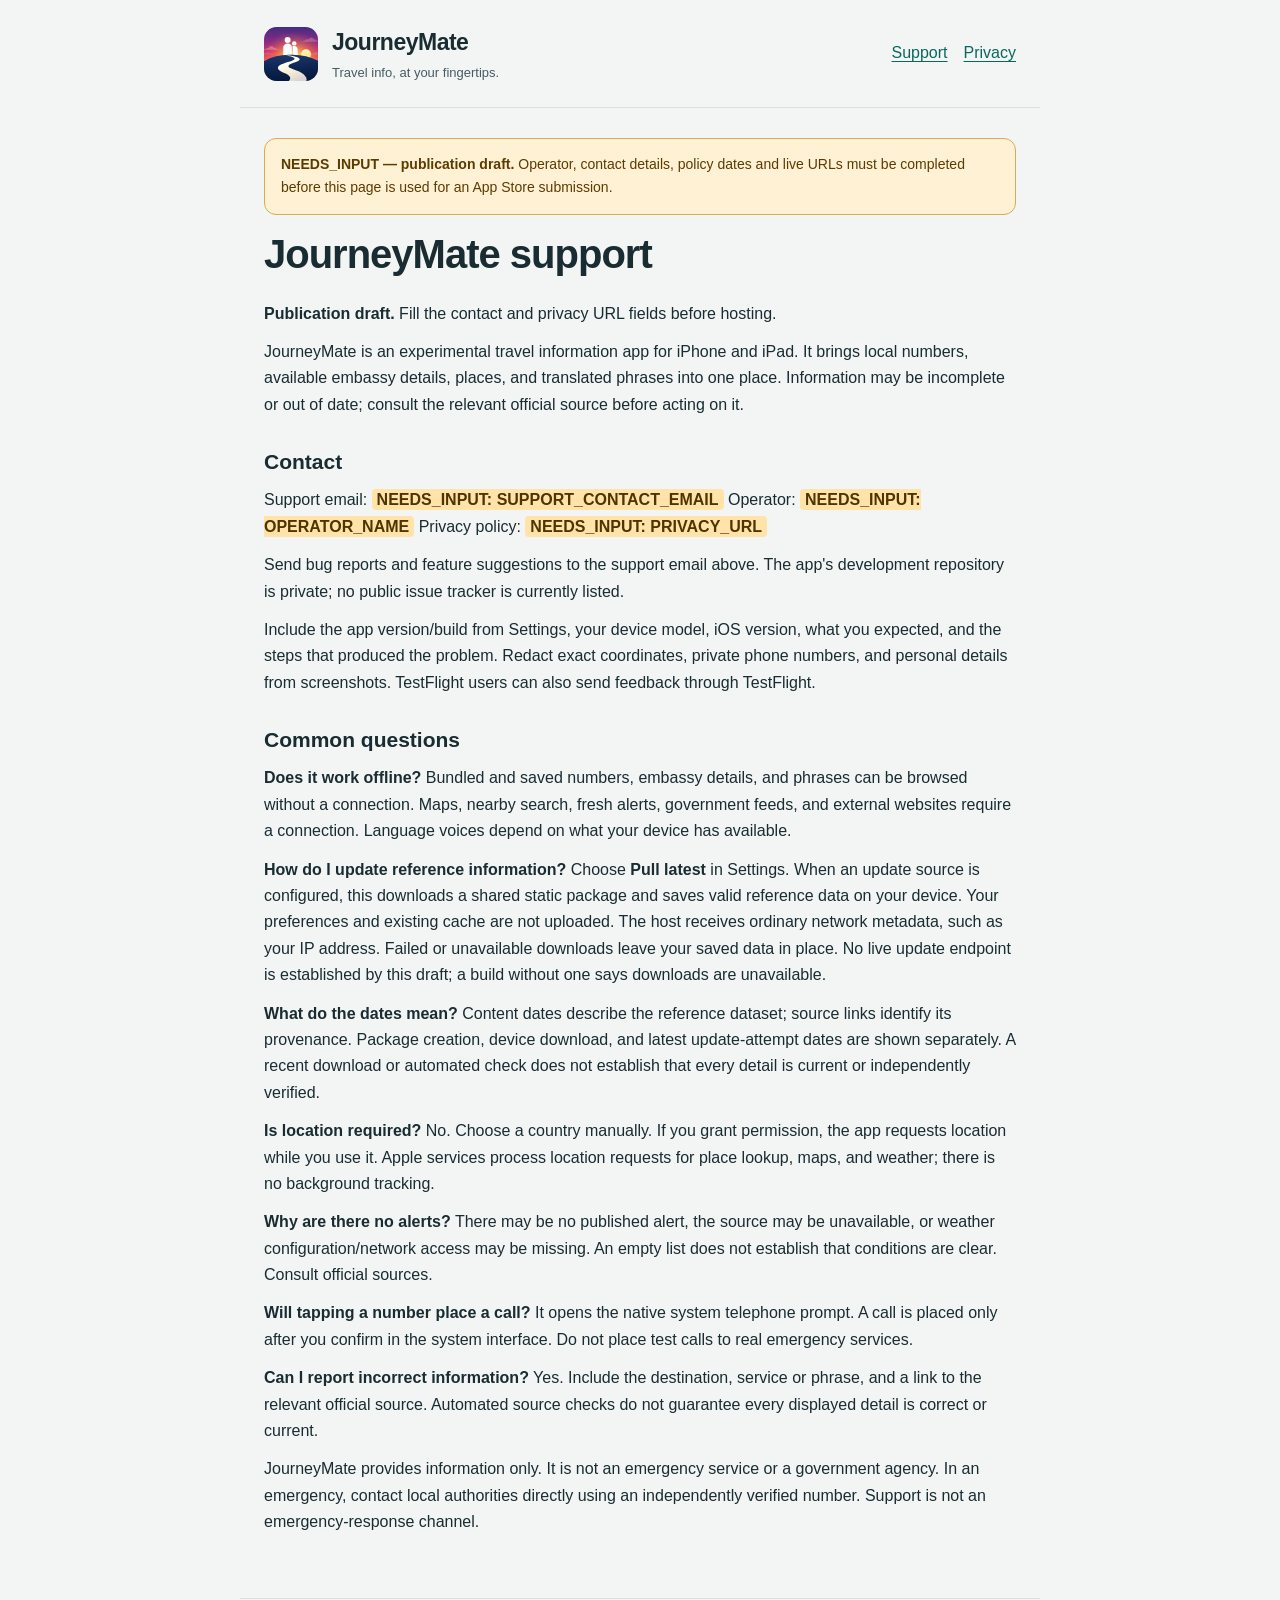
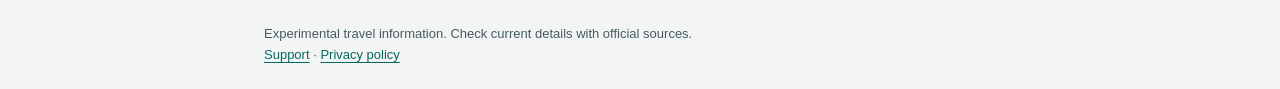
==== docs/appstore/site/index.html @ f3ed78eb "feat: prepare JourneyMate Pages site" ====
<!doctype html>
<html lang="en"><head><meta charset="utf-8"><meta name="viewport" content="width=device-width, initial-scale=1"><meta name="robots" content="noindex,nofollow"><meta name="description" content="JourneyMate support. Experimental travel information for iPhone and iPad."><title>JourneyMate support</title><link rel="stylesheet" href="styles.css"></head>
<body><a class="skip" href="#main">Skip to content</a><header><img src="assets/journeymate-logo.svg" alt="" width="54" height="54"><div><div class="brand">JourneyMate</div><div class="tag">Travel info, at your fingertips.</div></div><nav aria-label="Main"><a href="support.html">Support</a><a href="privacy.html">Privacy</a></nav></header><main id="main"><aside class="draft"><strong>NEEDS_INPUT — publication draft.</strong> Operator, contact details, policy dates and live URLs must be completed before this page is used for an App Store submission.</aside>
<h1>JourneyMate support</h1>
<p><strong>Publication draft.</strong> Fill the contact and privacy URL fields before hosting.</p>
<p>JourneyMate is an experimental travel information app for iPhone and iPad. It brings local numbers, available embassy details, places, and translated phrases into one place. Information may be incomplete or out of date; consult the relevant official source before acting on it.</p>
<h2>Contact</h2>
<p>Support email: <strong><mark class="needs-input">NEEDS_INPUT: SUPPORT_CONTACT_EMAIL</mark></strong> Operator: <strong><mark class="needs-input">NEEDS_INPUT: OPERATOR_NAME</mark></strong> Privacy policy: <strong><mark class="needs-input">NEEDS_INPUT: PRIVACY_URL</mark></strong></p>
<p>Send bug reports and feature suggestions to the support email above. The app's development repository is private; no public issue tracker is currently listed.</p>
<p>Include the app version/build from Settings, your device model, iOS version, what you expected, and the steps that produced the problem. Redact exact coordinates, private phone numbers, and personal details from screenshots. TestFlight users can also send feedback through TestFlight.</p>
<h2>Common questions</h2>
<p><strong>Does it work offline?</strong> Bundled and saved numbers, embassy details, and phrases can be browsed without a connection. Maps, nearby search, fresh alerts, government feeds, and external websites require a connection. Language voices depend on what your device has available.</p>
<p><strong>How do I update reference information?</strong> Choose <strong>Pull latest</strong> in Settings. When an update source is configured, this downloads a shared static package and saves valid reference data on your device. Your preferences and existing cache are not uploaded. The host receives ordinary network metadata, such as your IP address. Failed or unavailable downloads leave your saved data in place. No live update endpoint is established by this draft; a build without one says downloads are unavailable.</p>
<p><strong>What do the dates mean?</strong> Content dates describe the reference dataset; source links identify its provenance. Package creation, device download, and latest update-attempt dates are shown separately. A recent download or automated check does not establish that every detail is current or independently verified.</p>
<p><strong>Is location required?</strong> No. Choose a country manually. If you grant permission, the app requests location while you use it. Apple services process location requests for place lookup, maps, and weather; there is no background tracking.</p>
<p><strong>Why are there no alerts?</strong> There may be no published alert, the source may be unavailable, or weather configuration/network access may be missing. An empty list does not establish that conditions are clear. Consult official sources.</p>
<p><strong>Will tapping a number place a call?</strong> It opens the native system telephone prompt. A call is placed only after you confirm in the system interface. Do not place test calls to real emergency services.</p>
<p><strong>Can I report incorrect information?</strong> Yes. Include the destination, service or phrase, and a link to the relevant official source. Automated source checks do not guarantee every displayed detail is correct or current.</p>
<p>JourneyMate provides information only. It is not an emergency service or a government agency. In an emergency, contact local authorities directly using an independently verified number. Support is not an emergency-response channel.</p>
</main><footer>Experimental travel information. Check current details with official sources.<br><a href="support.html">Support</a> · <a href="privacy.html">Privacy policy</a></footer></body></html>
---- docs/appstore/site/styles.css ----
*{box-sizing:border-box}html{color-scheme:light dark}body{margin:0;background:#f3f5f4;color:#192c32;font-family:-apple-system,BlinkMacSystemFont,"Segoe UI",sans-serif;line-height:1.65}header,main,footer{max-width:800px;margin:auto;padding:24px}header{display:flex;align-items:center;gap:14px;border-bottom:1px solid #d7e1dd}header img{width:54px;height:54px;border-radius:23%}.brand{font-weight:750;font-size:23px;letter-spacing:-.5px}.tag{font-size:13px;color:#465b62}nav{margin-left:auto;display:flex;gap:16px}a{color:#08685e;text-decoration-thickness:1px;text-underline-offset:3px}a:focus-visible{outline:3px solid #f57c00;outline-offset:4px;border-radius:3px}main{padding-top:30px;padding-bottom:50px}h1{font-size:clamp(29px,6vw,40px);line-height:1.15;letter-spacing:-1px;margin:16px 0 24px}h2{font-size:21px;margin:30px 0 10px;line-height:1.3}p,ul{margin:12px 0}li{margin:6px 0}.draft{background:#fff1d4;color:#5d3b00;border:1px solid #d7ad52;border-radius:12px;padding:14px 16px;font-size:14px}.needs-input{background:#ffe3a8;color:#503400;padding:2px 5px;border-radius:4px;font-weight:700;overflow-wrap:anywhere}code{font-size:.9em;overflow-wrap:anywhere}footer{font-size:13px;border-top:1px solid #d7e1dd;color:#465b62}.skip{position:absolute;left:-10000px}.skip:focus{left:16px;top:10px;background:white;padding:10px;z-index:2}@media(max-width:540px){header{flex-wrap:wrap}nav{width:100%;margin-left:0}header,main,footer{padding-left:20px;padding-right:20px}}@media(prefers-color-scheme:dark){body{background:#101b20;color:#e6efec}header,footer{border-color:#31424a}.tag,footer{color:#b3c5ca}a{color:#83dbcb}.draft{background:#352a17;color:#ffe7b4;border-color:#80642f}.needs-input{background:#574315;color:#fff0cb}.skip:focus{background:#17242b}}
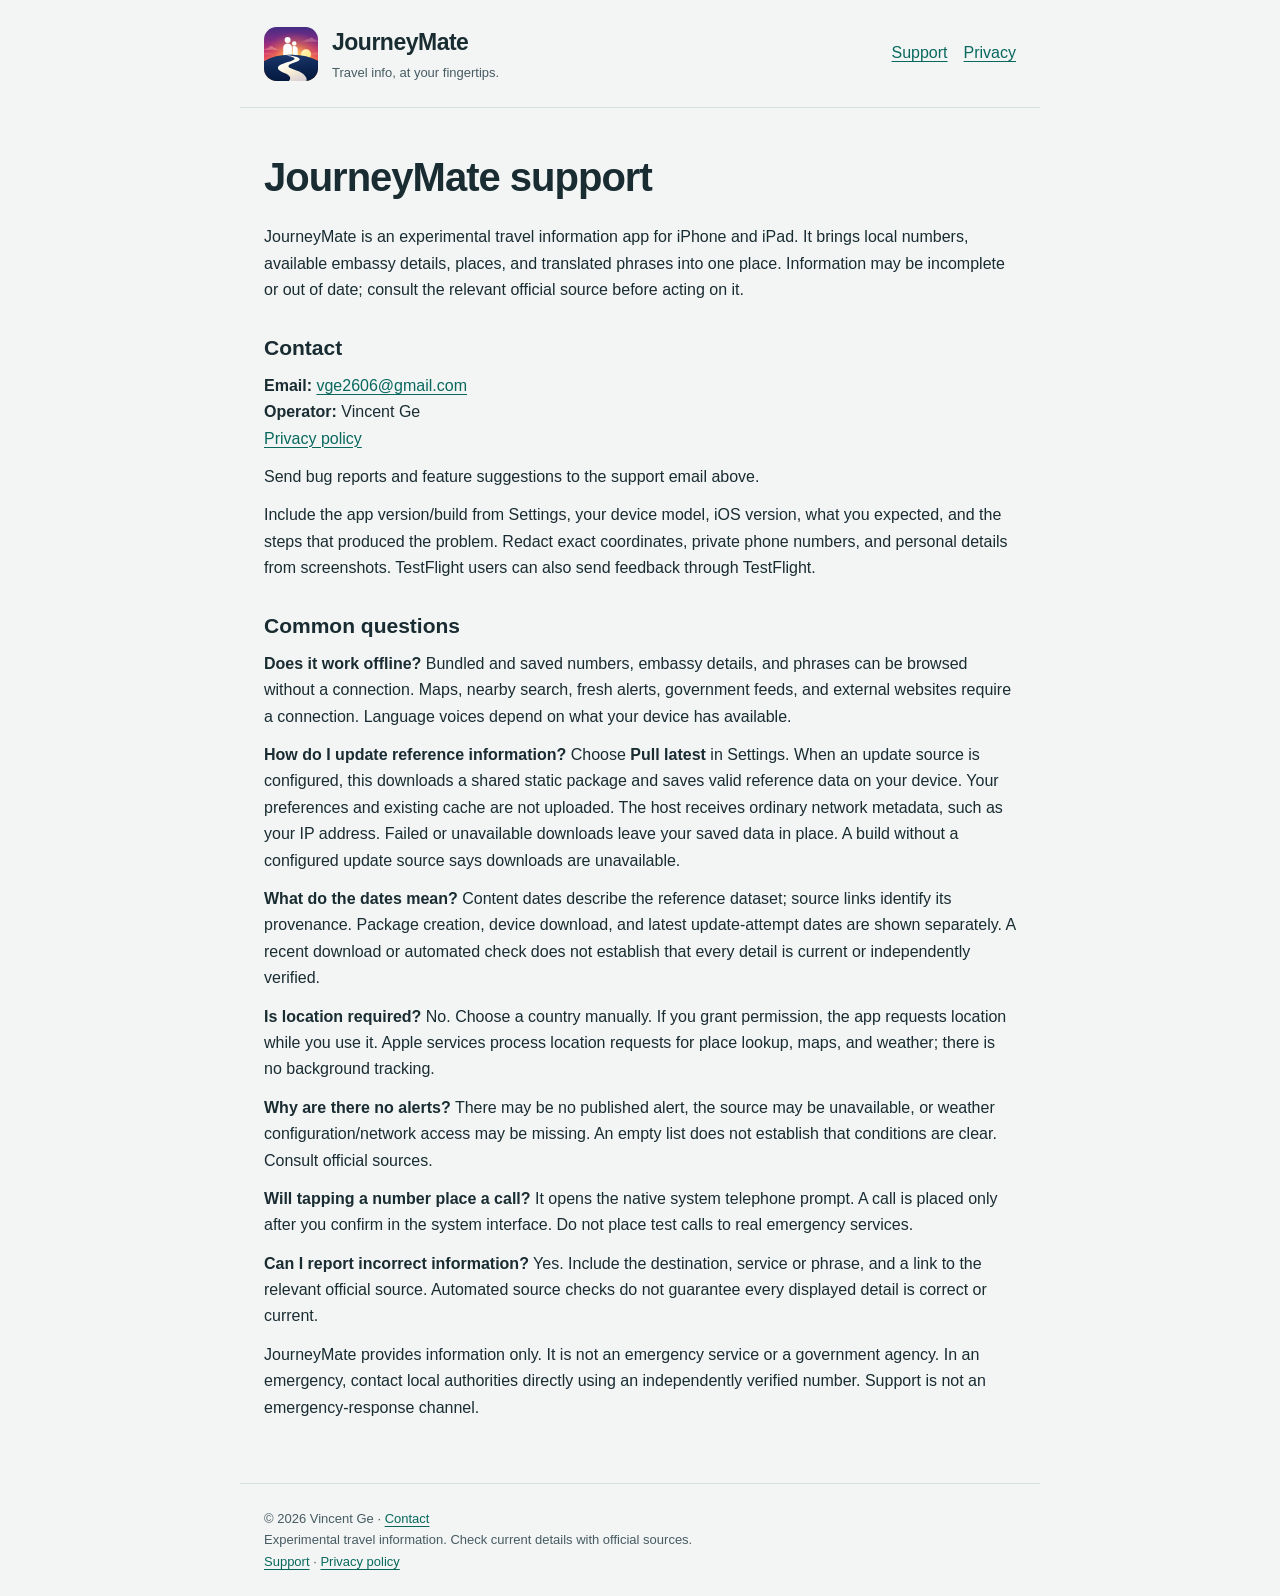
==== commit 4d598b14: "feat: publish support and privacy pages" ====
--- a/docs/appstore/site/index.html
+++ b/docs/appstore/site/index.html
@@ -1,20 +1,20 @@
 <!doctype html>
-<html lang="en"><head><meta charset="utf-8"><meta name="viewport" content="width=device-width, initial-scale=1"><meta name="robots" content="noindex,nofollow"><meta name="description" content="JourneyMate support. Experimental travel information for iPhone and iPad."><title>JourneyMate support</title><link rel="stylesheet" href="styles.css"></head>
-<body><a class="skip" href="#main">Skip to content</a><header><img src="assets/journeymate-logo.svg" alt="" width="54" height="54"><div><div class="brand">JourneyMate</div><div class="tag">Travel info, at your fingertips.</div></div><nav aria-label="Main"><a href="support.html">Support</a><a href="privacy.html">Privacy</a></nav></header><main id="main"><aside class="draft"><strong>NEEDS_INPUT — publication draft.</strong> Operator, contact details, policy dates and live URLs must be completed before this page is used for an App Store submission.</aside>
+<html lang="en"><head><meta charset="utf-8"><meta name="viewport" content="width=device-width, initial-scale=1"><meta name="description" content="JourneyMate support. Experimental travel information for iPhone and iPad."><title>JourneyMate support</title><link rel="stylesheet" href="styles.css"></head>
+<body><a class="skip" href="#main">Skip to content</a><header><img src="assets/journeymate-logo.svg" alt="" width="54" height="54"><div><div class="brand">JourneyMate</div><div class="tag">Travel info, at your fingertips.</div></div><nav aria-label="Main"><a href="support.html">Support</a><a href="privacy.html">Privacy</a></nav></header><main id="main">
 <h1>JourneyMate support</h1>
-<p><strong>Publication draft.</strong> Fill the contact and privacy URL fields before hosting.</p>
+
 <p>JourneyMate is an experimental travel information app for iPhone and iPad. It brings local numbers, available embassy details, places, and translated phrases into one place. Information may be incomplete or out of date; consult the relevant official source before acting on it.</p>
 <h2>Contact</h2>
-<p>Support email: <strong><mark class="needs-input">NEEDS_INPUT: SUPPORT_CONTACT_EMAIL</mark></strong> Operator: <strong><mark class="needs-input">NEEDS_INPUT: OPERATOR_NAME</mark></strong> Privacy policy: <strong><mark class="needs-input">NEEDS_INPUT: PRIVACY_URL</mark></strong></p>
-<p>Send bug reports and feature suggestions to the support email above. The app's development repository is private; no public issue tracker is currently listed.</p>
+<p><strong>Email:</strong> <a href="mailto:vge2606@gmail.com">vge2606@gmail.com</a><br><strong>Operator:</strong> Vincent Ge<br><a href="privacy.html">Privacy policy</a></p>
+<p>Send bug reports and feature suggestions to the support email above.</p>
 <p>Include the app version/build from Settings, your device model, iOS version, what you expected, and the steps that produced the problem. Redact exact coordinates, private phone numbers, and personal details from screenshots. TestFlight users can also send feedback through TestFlight.</p>
 <h2>Common questions</h2>
 <p><strong>Does it work offline?</strong> Bundled and saved numbers, embassy details, and phrases can be browsed without a connection. Maps, nearby search, fresh alerts, government feeds, and external websites require a connection. Language voices depend on what your device has available.</p>
-<p><strong>How do I update reference information?</strong> Choose <strong>Pull latest</strong> in Settings. When an update source is configured, this downloads a shared static package and saves valid reference data on your device. Your preferences and existing cache are not uploaded. The host receives ordinary network metadata, such as your IP address. Failed or unavailable downloads leave your saved data in place. No live update endpoint is established by this draft; a build without one says downloads are unavailable.</p>
+<p><strong>How do I update reference information?</strong> Choose <strong>Pull latest</strong> in Settings. When an update source is configured, this downloads a shared static package and saves valid reference data on your device. Your preferences and existing cache are not uploaded. The host receives ordinary network metadata, such as your IP address. Failed or unavailable downloads leave your saved data in place. A build without a configured update source says downloads are unavailable.</p>
 <p><strong>What do the dates mean?</strong> Content dates describe the reference dataset; source links identify its provenance. Package creation, device download, and latest update-attempt dates are shown separately. A recent download or automated check does not establish that every detail is current or independently verified.</p>
 <p><strong>Is location required?</strong> No. Choose a country manually. If you grant permission, the app requests location while you use it. Apple services process location requests for place lookup, maps, and weather; there is no background tracking.</p>
 <p><strong>Why are there no alerts?</strong> There may be no published alert, the source may be unavailable, or weather configuration/network access may be missing. An empty list does not establish that conditions are clear. Consult official sources.</p>
 <p><strong>Will tapping a number place a call?</strong> It opens the native system telephone prompt. A call is placed only after you confirm in the system interface. Do not place test calls to real emergency services.</p>
 <p><strong>Can I report incorrect information?</strong> Yes. Include the destination, service or phrase, and a link to the relevant official source. Automated source checks do not guarantee every displayed detail is correct or current.</p>
 <p>JourneyMate provides information only. It is not an emergency service or a government agency. In an emergency, contact local authorities directly using an independently verified number. Support is not an emergency-response channel.</p>
-</main><footer>Experimental travel information. Check current details with official sources.<br><a href="support.html">Support</a> · <a href="privacy.html">Privacy policy</a></footer></body></html>
+</main><footer>© 2026 Vincent Ge · <a href="mailto:vge2606@gmail.com">Contact</a><br>Experimental travel information. Check current details with official sources.<br><a href="support.html">Support</a> · <a href="privacy.html">Privacy policy</a></footer></body></html>
